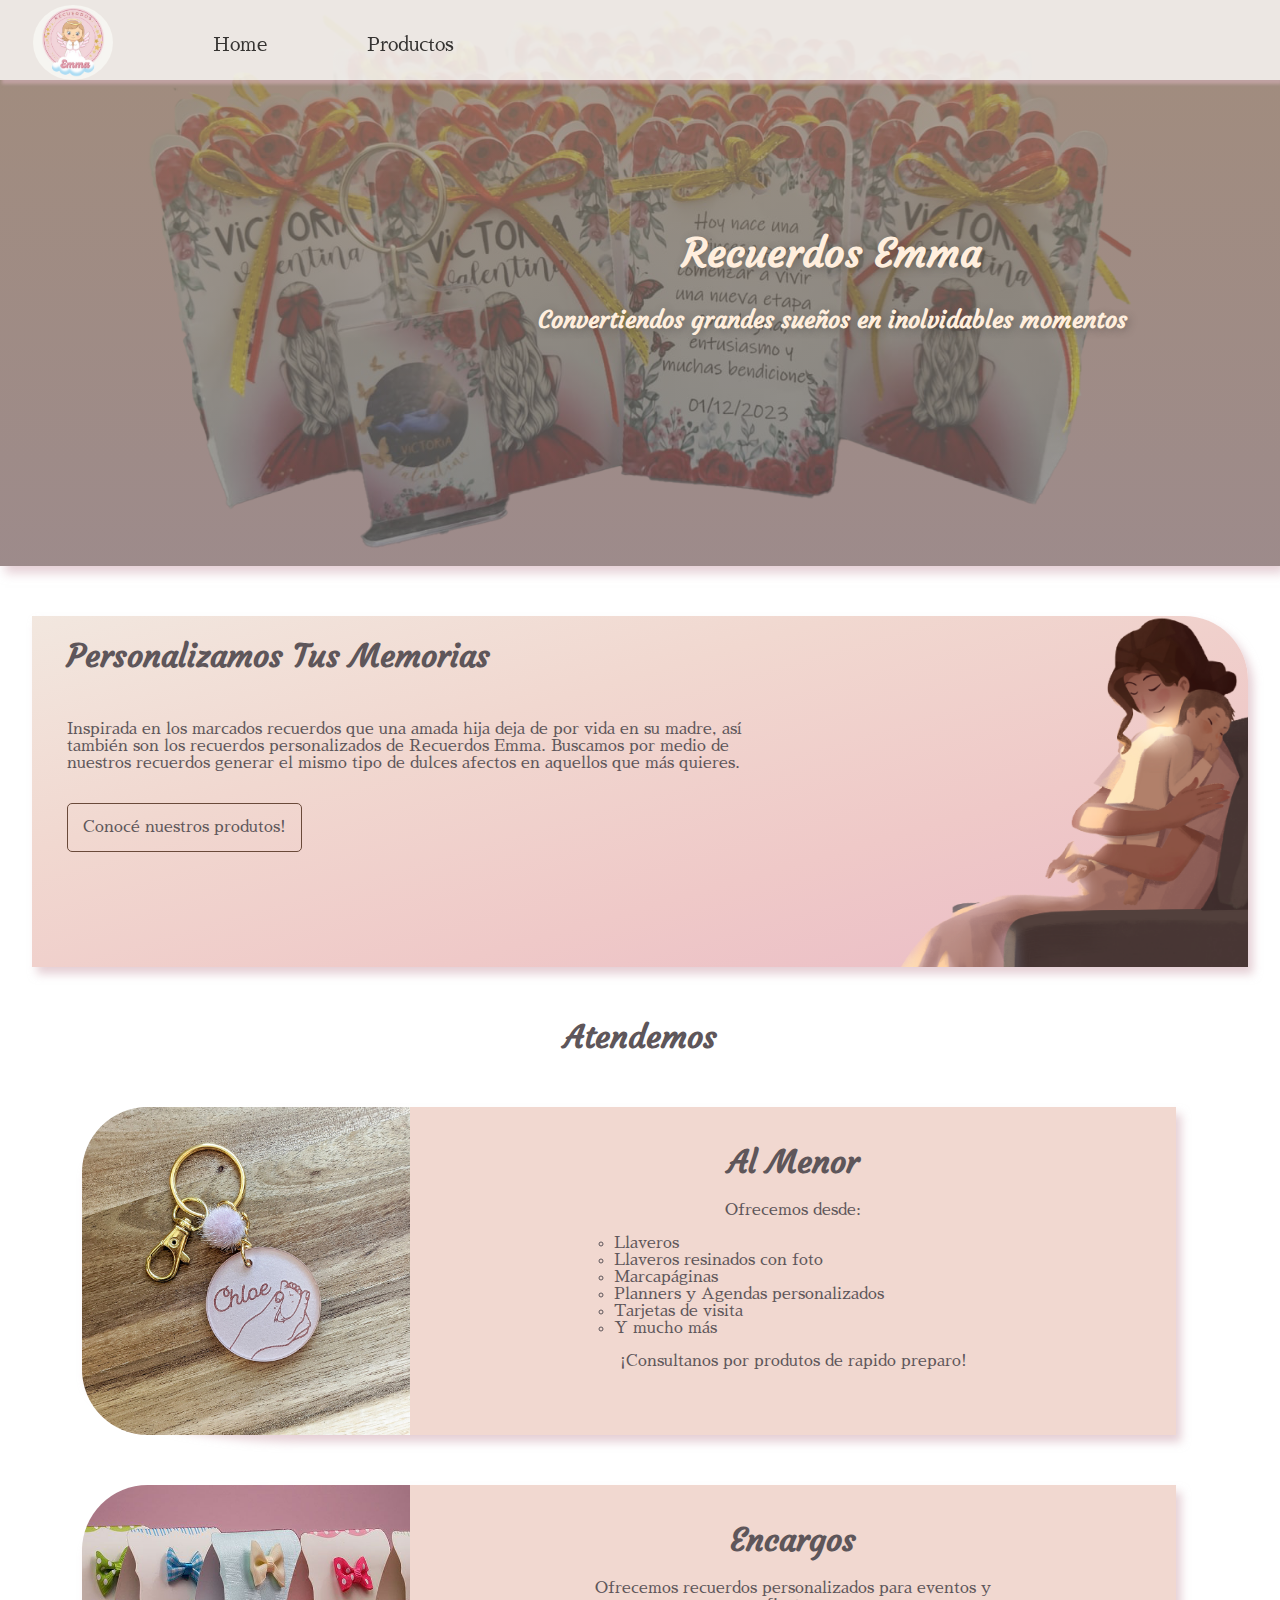
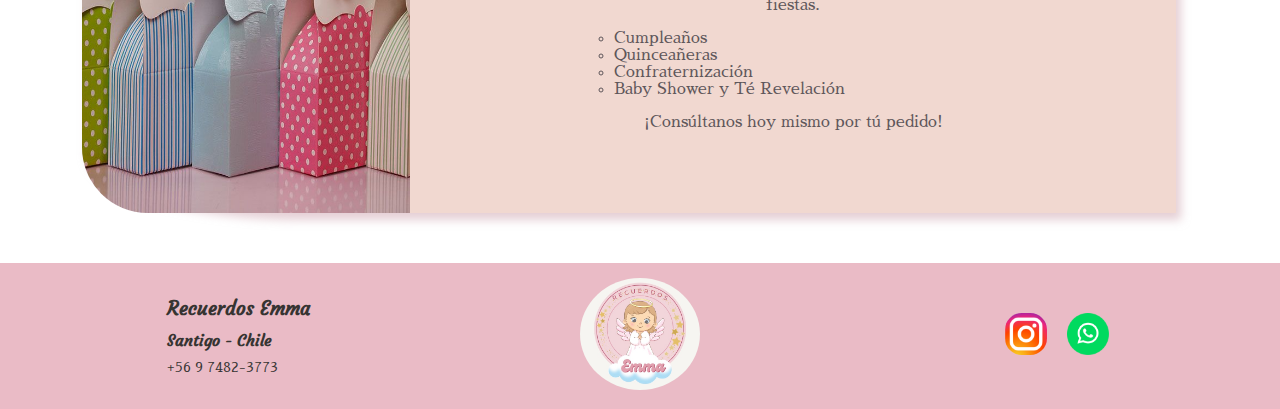
==== index.html @ dd3d9c30 "update style - responsiveness" ====
<!DOCTYPE html>
<html lang="es">
<head>
    <meta charset="UTF-8">
    <meta name="viewport" content="width=device-width, initial-scale=1.0">
    <link rel="stylesheet" href="styles/style.css">
    <link rel="icon" type="image/x-icon" href="/images/logo.jpg">
    <title>Recuerdos Emma | Eternizando momentos</title>
</head>
<body>
    <div class="container">
        <header>
            <a href="index.html">
                <img class="logo_header"src="images/logo.jpg" alt="Recuerdos Emma Logo">
            </a>
            <nav>
                <a href="index.html">Home</a>
                <a href="productos.html">Productos</a>
            </nav>
        </header>
        <div class="container_hero box_shadow">
            <div class="filter"></div>
            <img class="hero_img" src="images/cajitas.png" alt="hero image">
            <div class="hero_msg">
                <h1>Recuerdos Emma</h1>
                <h2>Convertiendos grandes sueños en inolvidables momentos</h2>
            </div>
        </div>
        
        <main>
            <section class="container_memorias box_shadow">

                <div>
                    <h2>Personalizamos Tus Memorias</h2>
                    <p>
                        Inspirada en los marcados recuerdos que una amada hija deja de por vida en su madre, 
                        así también son los recuerdos personalizados de Recuerdos Emma. Buscamos por medio de 
                        nuestros recuerdos generar el mismo tipo de dulces afectos en aquellos que más quieres.
                    </p>
                    <a href="/productos.html">Conocé nuestros produtos!</a>
                </div>
                <img src="images/mama.png" alt="madre y hijo">
            </section>
            <section>
                <h2>Atendemos</h2>
                    <div class="cardventa box_shadow">
                        <img src="images/llavero.jpg" alt="imagen ventas menor">
                        <div class="info">
                            <h2>Al Menor</h2>
                            <p>
                                Ofrecemos desde:
                            </p>
                            <ul>
                                <li>Llaveros</li>
                                <li>Llaveros resinados con foto</li>
                                <li>Marcapáginas</li>
                                <li>Planners y Agendas personalizados</li>
                                <li>Tarjetas de visita</li>
                                <li>Y mucho más</li>
                            </ul>
                            <p>
                                ¡Consultanos por produtos de rapido preparo!
                            </p>
                        </div>
                    </div>
                    <div class="cardventa box_shadow"> 
                        <img src="images/cajas.jpg" alt="imagen ventas mayor">
                        <div class="info">
                            <h2>Encargos</h2>
                            <p>
                                Ofrecemos recuerdos personalizados para eventos y fiestas.
                            </p>
                            <ul>
                                <li>Cumpleaños</li>
                                <li>Quinceañeras</li>
                                <li>Confraternización</li>
                                <li>Baby Shower y Té Revelación</li>
                            </ul>
                            <p>
                                ¡Consúltanos hoy mismo por tú pedido!
                            </p>
                        </div>
                    </div>
            </section>
            
        </main>

        <footer>
            <div class="about">
                <h3>Recuerdos Emma</h3>
                <h4>Santigo - Chile</h4>
                <p><a href="tel:+5697482-3773">+56 9 7482-3773</a></p>
            </div>
            <div class="logo">
                <img src="images/logo.jpg" alt="logo">
            </div>
            <div class="social_media">
                <a href="https://www.instagram.com/recuerdosemma" target="_blank"><img src="images/instagram.png" class="social_icon"></a>
                <a href="https://wa.me/+56974823773" target="_blank"><img src="images/whatsap.png" class="social_icon"></a>
            </div>  
        </footer>
    </div>
</body>
</html>
---- styles/style.css ----
@import url('https://fonts.googleapis.com/css2?family=Courgette&family=Sawarabi+Mincho&display=swap');
body{
    color: #5E565A;
    font-family: 'Sawarabi Mincho', serif;
    margin: 0;
}
h1,h2,h3,h4,h5{
    font-family: 'Courgette', cursive;
}
header{
    display: grid;
    column-gap: 20px;
    grid-template-columns: 120px 1fr 120px;
    height: 80px;
    /*background-color: rgba(255,239,243,0.9);*/
    /*background-color: rgba(255, 166, 158, 0.6);*/
    background-color: rgba(255, 254, 253, 0.8);
    box-shadow: rgba(212, 175, 185, 0.6) 2px 4px 3px;
    /*box-shadow: rgba(255, 166, 158, 0.6) 2px 4px 3px;*/
    position: sticky;
    top:0;
    padding:5px;
    z-index: 10;
    width: 100vw;
    box-sizing: border-box;
}
.logo_header{
    width: 80px;
    border-radius: 50%;
    margin-left: 15px;  
}
nav{
    display: flex;
    align-items: center;
    grid-column: 2;
}
nav a{
    color:#363432;
    padding: 15px;
    width: 120px;
    margin-left: 20px;
    text-decoration: none;
    font-size: 1.2rem;
}
nav a:hover{
    background-color: #FAC3A5;
}
.container{
    text-align: center;
    max-width: 1600px;
    margin: 0 auto;
}
.container_hero{
    display: grid;
    grid-template-columns: repeat(10, 1fr);
    margin-top: -90px;
}

.hero_img{
    grid-column:1/11;
    grid-row: 1/10;
    z-index: -1;
    width:100vw;
}
.filter{
    background: linear-gradient(rgba(145, 130, 110, 0.8), rgba(110, 110, 110, 0.6));

    grid-column: 1/11;
    grid-row: 1/10;
    max-width:100vw;
}

.hero_msg{
    grid-column: 5/10;
    grid-row: 4/7;
    align-self: center;
    color: #fed;
    text-shadow:rgba(54,52,50,0.4) 2px 2px 9px;
}

main{
    width:95%;
    margin: 20px auto;
}

h1{
    font-size:2.5rem;
}
.text_shadow{
    text-shadow: #FF537B 7px 3px 10px;
}
section h2{
    margin: 50px auto;
    font-size: 2rem;
}

.box_shadow{
    /*box-shadow: 5px 7px 10px rgba(54,52,50,0.4);*/
    box-shadow: 5px 7px 10px rgba(212, 175, 185, 0.6);
    
}

.container_personalizados{
    margin: 15px auto;
}
.cardventa{
    background-color: #f1d8d0;
    border-top-left-radius: 20%;
    border-bottom-left-radius: 20%;
    display: flex;
    width: 90%;
    margin: 50px;
}
.info{
    width:40%;
    margin: 15px auto;
}
.info h2{
    margin: 20px;
}
.cardventa img{
    width:30%;
    border-top-left-radius: 20%;
    border-bottom-left-radius: 20%;
}

.info p{
    font-size: 1em;
}

.info ul{
    list-style-type:circle;
}
.info > ul >li{
    text-align: left;
}
.container_memorias{
    background-image: linear-gradient(to right bottom, #f2e7df, #f1d8d0, #efc9c8, #eabbc6);
    border-top-right-radius: 4rem;
    width: 100%;
    display: flex;
    flex-direction: row;
    justify-content: space-between;
    margin:50px auto;
}
.container_memorias div{
    width:60%;
    text-align: center;
    margin-left: 20px;
}
.container_memorias h2{
    padding-left: 15px;
    text-align: left;
    margin-top:20px;
    margin-bottom: 30px;
}
.container_memorias p{
    text-align: left;
    text-align: left;
    padding: 15px;
}
.container_memorias img{
    width:350px;
    margin-right: 0;
}

.container_memorias a{
    border: 1px solid #6a4a3a;
    padding:15px;
    text-decoration: none;
    color:#5E565A;
    border-radius: 5px;
    float: left;
    margin-left: 15px;
}
.container_memorias a:hover{
    background-color: #6a4a3a;
    color:#ffefd5;
    border-radius: 5px;
}

footer{
    /*background-image: linear-gradient(to right bottom, #eabbc6, #efc9c8, #f1d8d0, #f2e7df, #f6f4f1);*/
    background-color: #eabbc6;
    display: grid;
    color: #5E565A;
    grid-template-columns: repeat(3,1fr);
    justify-items: center;
    align-items: center;
    padding: 15px;
    margin-top: 20px;

}
footer .logo{
    margin: auto auto;
}
footer .logo img{
    width: 120px;
    border-radius: 50%;
} 
footer .about{
    text-align: left;
    margin-left: 30px;
}
footer .about h3{
    color: #363432;
    margin:10px;
}
footer .about h4{
    color: #363432;
    text-shadow: #5E565A;
    margin: 10px;
}
footer .about p{
    font-size: 0.8rem;
    margin: 10px;
}
footer .about a{
    text-decoration: none;
    color: #363432;
    font-size: 0.9rem;
}
footer .about a:hover{
    text-decoration: underline;
}
footer .social_media{
    display: flex;
    flex-direction: row;
    justify-content: center;
}
.social_icon{
    margin:10px;
    width: 42px;
    border-radius: 40%;
}

/*-------------------------------------------------------------*/
/*-----------------Produtos------------------------------------*/
.container_productos{
    display: grid;
    grid-template-columns: 1fr 1fr;
    justify-items: center;
    align-items: center;
    margin: 50px auto;
    width:95%;
    row-gap: 15px;
}
.producto{
    border: 1px solid #6a4a3a;
    border-radius: 5px;
    max-width: 500px;
    height: 200px;
    padding:10px;
    display: flex;
    flex-direction: row;
}
.producto img{
    width:30%;
    max-width: 140px;
    animation-duration: 0.5s;
}
.producto img:hover{
    transform: scaleX(1.2);
}
.producto div h3{
    text-align: center;
}
.producto div{
    display: flex;
    flex-direction: column;
    justify-items: center;
    align-items: center;
    max-width: 400px;
}
.producto div strong{
    font-size: 0.9rem;
    background-color: #FAC3A5;
    padding: 4px;
    border-radius: 15px;   
}

@media screen and (max-width:900px) {
    header{
        display: grid;
        grid-template-columns: 120px 1fr;
        column-gap: 0;
        height:100px;
        width:100%;
        justify-content: space-between;
    }
    .container_hero{
        margin-top: 0;
    }
    header a{
        align-self: center;
        justify-self: center;
    }
    .hero_img{
        width: 100%;
        height: 100%;   
    }
    .logo_header{
        margin-left: 5px;
        align-self: center;
        justify-self: center;
    }
    nav{
        display:flex;
        flex-direction: column;
    }
    nav a{
        padding: 10px;
        width:90%;
    }
    .container_memorias{
        display: grid;
    }
    .container_memorias div{
        grid-column: 2/9;
        grid-row: 1/7;
        z-index:1;
        width: 80%;
        padding-left: 0;
    }
    .container_memorias p{
        color: #111;
        padding-left: 0;
    }
    .container_memorias h2{
        padding-left: 0;
    }
    .container_memorias img{
        grid-column: 4/10;
        grid-row: 4/11;
        z-index: 0;
    }
    .container_memorias a{
        background-color: #6a4a3a;
        color:#ffefd5;
        border-radius: 5px;
        margin-left: 0;
    }
    .filter_recuerdos{
        background: linear-gradient(rgba(255, 254, 253, 0.2), rgba(255, 254, 253, 0.2));

        grid-column: 1/11;
        grid-row: 1/11;
        max-width:100vw;
        
    }
    .cardventa{
        flex-direction: column;
        border-top-left-radius: 10%;
        border-top-right-radius: 10%;
        border-bottom-left-radius: 0;
        margin:50px auto;
        width: 100%;
    }
    .cardventa img{
        width:100%;
        border-top-left-radius: 10%;
        border-top-right-radius: 10%;
        border-bottom-left-radius: 0;
    }

    .info{
        width:90%;
    }

    .container_productos{
        display: flex;
        flex-direction: column;
    }
    .producto{
        flex-direction: column;
        height: 400px;
    }
    .producto h3{
        margin:10px;
    }
    .producto p {
        margin: 10px;
    }
    .producto img{
        align-self: center;
        margin: 15px;
        
        height: 200px;
    }
    .producto strong{
        font-size: 0.9rem;
    }

    footer{
        grid-template-rows: repeat(3,1fr);
        justify-items: center;
    }
    footer .about{
        text-align: center;
        grid-row: 2/3;
        grid-column: 1/4;
        margin-left: 0;
        width: 100%;
    }
    footer .logo{
        width: 100%;
        grid-row: 1/2;
        grid-column: 1/4;
        margin-top: 20px;
    }
    footer .social_media{
        width:100%;
        grid-row: 3/4;
        grid-column: 1/4;
    }
}
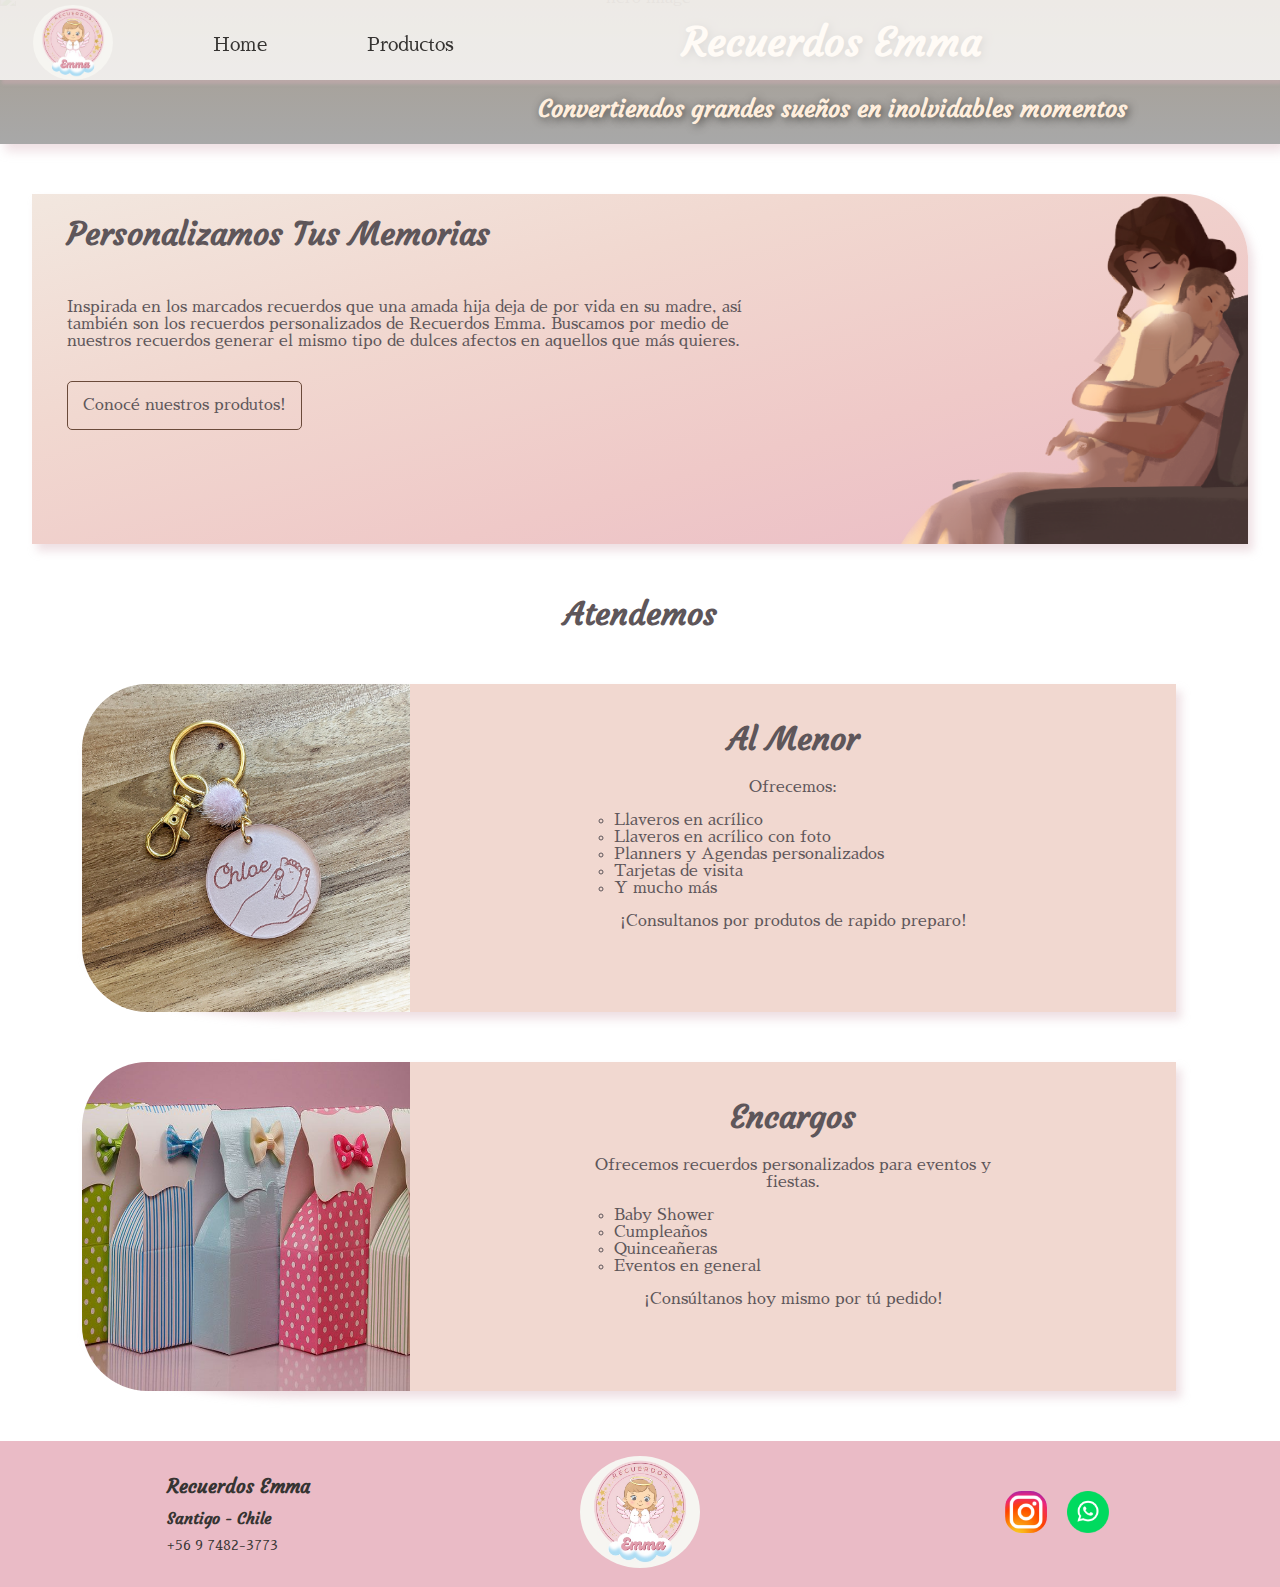
==== commit 6baa1918: "layout adjustments" ====
--- a/index.html
+++ b/index.html
@@ -20,7 +20,7 @@
         </header>
         <div class="container_hero box_shadow">
             <div class="filter"></div>
-            <img class="hero_img" src="images/cajitas.png" alt="hero image">
+            <img class="hero_img" src="images/produccion.jpg" alt="hero image">
             <div class="hero_msg">
                 <h1>Recuerdos Emma</h1>
                 <h2>Convertiendos grandes sueños en inolvidables momentos</h2>
@@ -37,7 +37,7 @@
                         así también son los recuerdos personalizados de Recuerdos Emma. Buscamos por medio de 
                         nuestros recuerdos generar el mismo tipo de dulces afectos en aquellos que más quieres.
                     </p>
-                    <a href="/productos.html">Conocé nuestros produtos!</a>
+                    <a href="productos.html">Conocé nuestros produtos!</a>
                 </div>
                 <img src="images/mama.png" alt="madre y hijo">
             </section>
@@ -48,12 +48,11 @@
                         <div class="info">
                             <h2>Al Menor</h2>
                             <p>
-                                Ofrecemos desde:
+                                Ofrecemos:
                             </p>
                             <ul>
-                                <li>Llaveros</li>
-                                <li>Llaveros resinados con foto</li>
-                                <li>Marcapáginas</li>
+                                <li>Llaveros en acrílico</li>
+                                <li>Llaveros en acrílico con foto</li>
                                 <li>Planners y Agendas personalizados</li>
                                 <li>Tarjetas de visita</li>
                                 <li>Y mucho más</li>
@@ -71,10 +70,10 @@
                                 Ofrecemos recuerdos personalizados para eventos y fiestas.
                             </p>
                             <ul>
+                                <li>Baby Shower</li>
                                 <li>Cumpleaños</li>
                                 <li>Quinceañeras</li>
-                                <li>Confraternización</li>
-                                <li>Baby Shower y Té Revelación</li>
+                                <li>Eventos en general</li>
                             </ul>
                             <p>
                                 ¡Consúltanos hoy mismo por tú pedido!
--- a/styles/style.css
+++ b/styles/style.css
@@ -12,11 +12,8 @@
     column-gap: 20px;
     grid-template-columns: 120px 1fr 120px;
     height: 80px;
-    /*background-color: rgba(255,239,243,0.9);*/
-    /*background-color: rgba(255, 166, 158, 0.6);*/
     background-color: rgba(255, 254, 253, 0.8);
-    box-shadow: rgba(212, 175, 185, 0.6) 2px 4px 3px;
-    /*box-shadow: rgba(255, 166, 158, 0.6) 2px 4px 3px;*/
+    box-shadow: rgba(212, 175, 185, 0.4) 2px 4px 3px;
     position: sticky;
     top:0;
     padding:5px;
@@ -44,6 +41,7 @@
 }
 nav a:hover{
     background-color: #FAC3A5;
+    border-radius: 5px;
 }
 .container{
     text-align: center;
@@ -75,7 +73,7 @@
     grid-row: 4/7;
     align-self: center;
     color: #fed;
-    text-shadow:rgba(54,52,50,0.4) 2px 2px 9px;
+    text-shadow:rgba(54,52,50,0.8) 2px 2px 9px;
 }
 
 main{
@@ -95,8 +93,8 @@
 }
 
 .box_shadow{
-    /*box-shadow: 5px 7px 10px rgba(54,52,50,0.4);*/
-    box-shadow: 5px 7px 10px rgba(212, 175, 185, 0.6);
+    box-shadow: 5px 7px 10px rgba(212, 175, 185, 0.4);
+    
     
 }
 
@@ -248,35 +246,41 @@
 .producto{
     border: 1px solid #6a4a3a;
     border-radius: 5px;
-    max-width: 500px;
-    height: 200px;
+    max-width: 370px;
+    height: 450px;
     padding:10px;
-    display: flex;
-    flex-direction: row;
 }
 .producto img{
-    width:30%;
-    max-width: 140px;
-    animation-duration: 0.5s;
-}
-.producto img:hover{
-    transform: scaleX(1.2);
+    width:50%;
+    height: 50%;
+    max-width: 160px;
 }
 .producto div h3{
     text-align: center;
 }
-.producto div{
-    display: flex;
-    flex-direction: column;
-    justify-items: center;
-    align-items: center;
-    max-width: 400px;
-}
-.producto div strong{
+.producto div h4{
+    margin: 5px;
+}
+.producto div p{
+    margin: 5px;
+}
+.producto strong{
     font-size: 0.9rem;
     background-color: #FAC3A5;
-    padding: 4px;
-    border-radius: 15px;   
+    padding: 5px;
+    border-radius: 7px;
+}
+.producto h3{
+    margin:10px;
+}
+.producto p {
+    margin: 10px;
+}
+.producto img{
+    align-self: center;
+    margin: 15px;
+    
+    height: 200px;
 }
 
 @media screen and (max-width:900px) {
@@ -372,8 +376,7 @@
         flex-direction: column;
     }
     .producto{
-        flex-direction: column;
-        height: 400px;
+        height: 420px;
     }
     .producto h3{
         margin:10px;
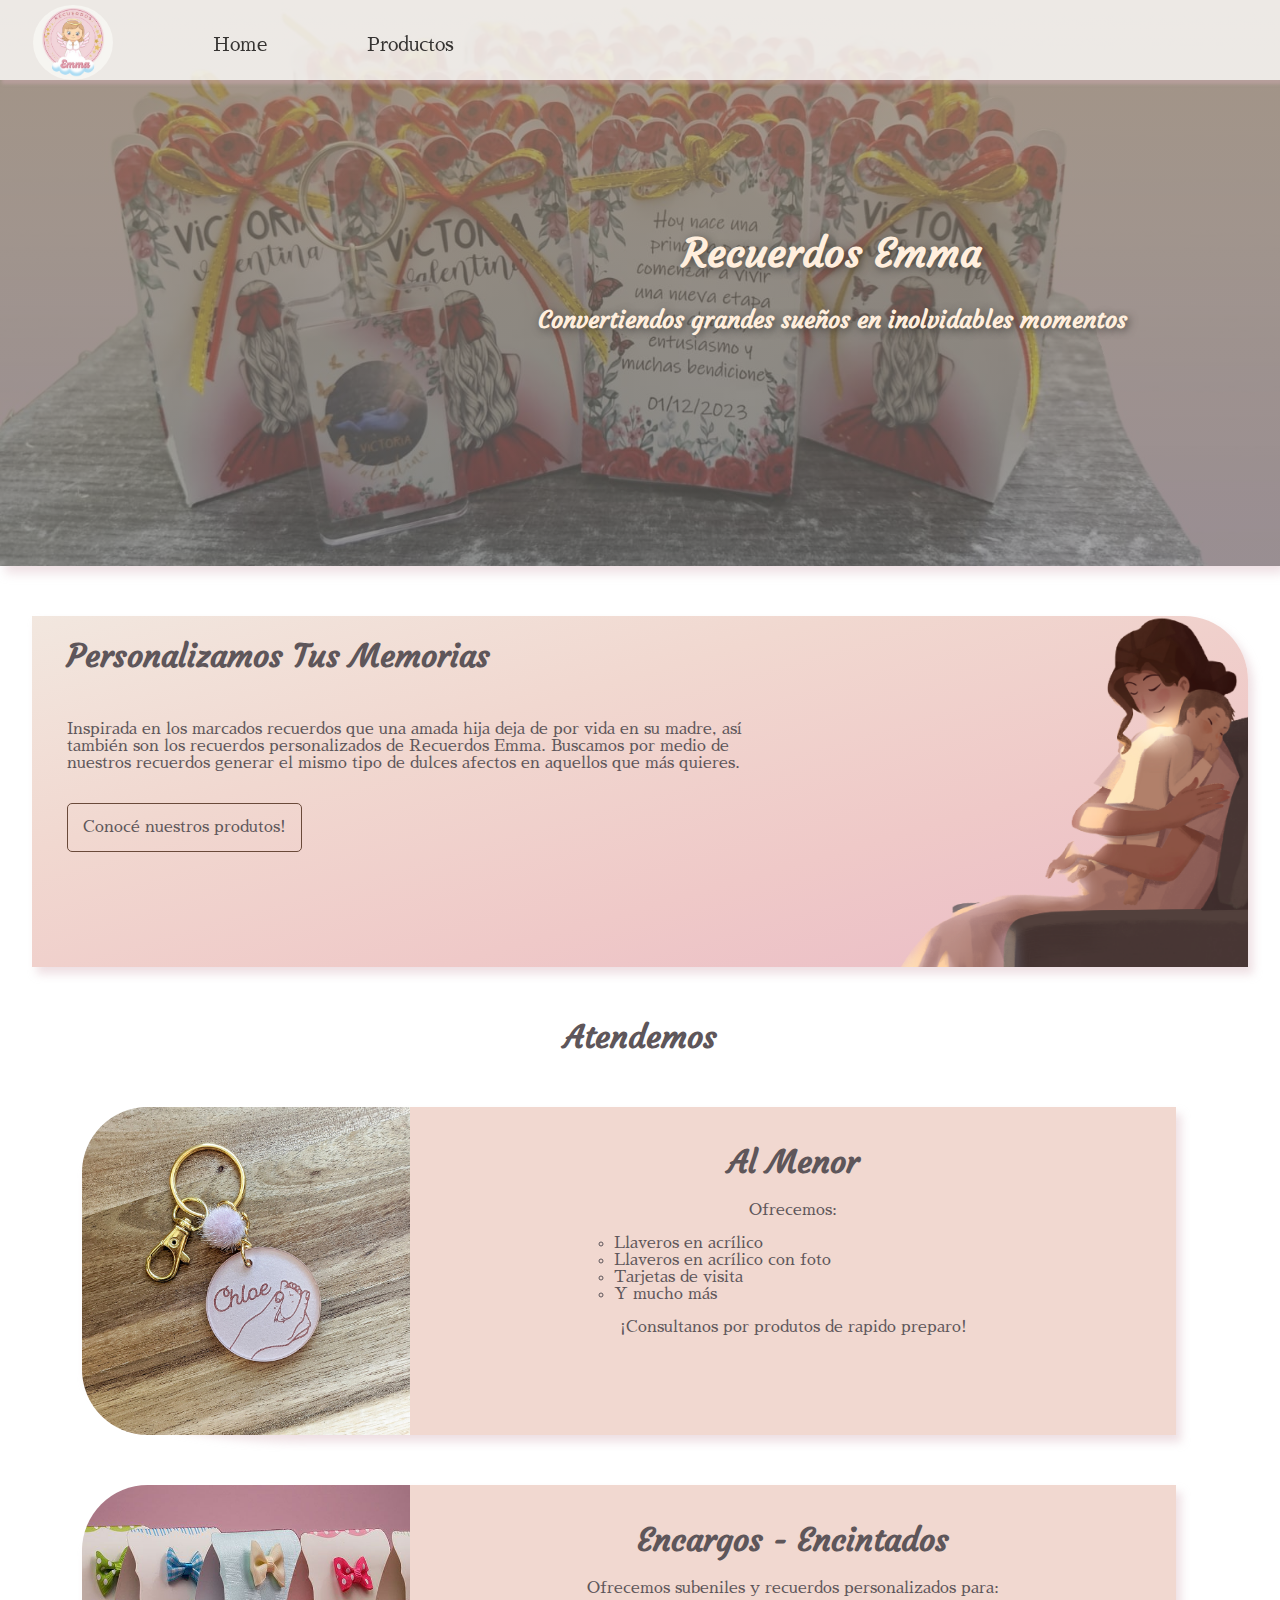
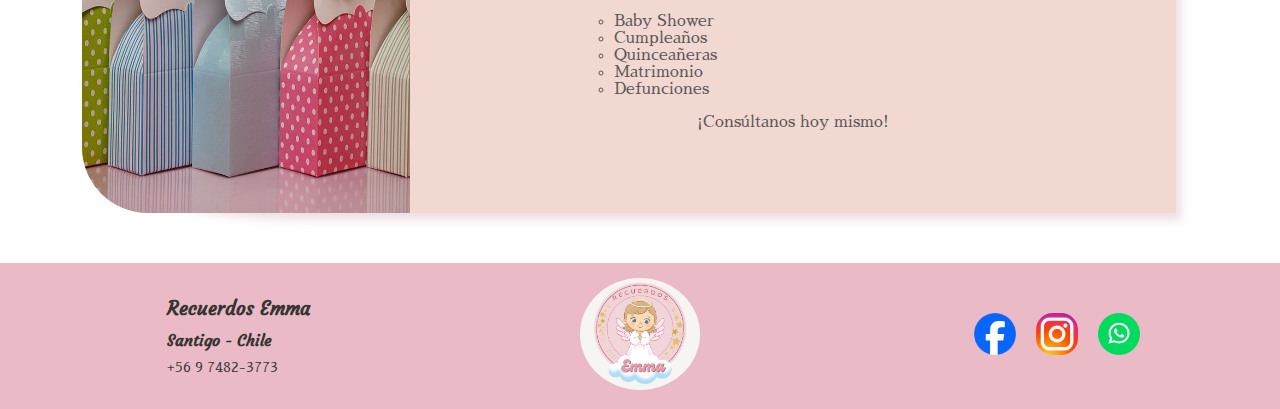
==== commit 8de8fcdf: "new product images. updating productos style" ====
--- a/index.html
+++ b/index.html
@@ -20,7 +20,7 @@
         </header>
         <div class="container_hero box_shadow">
             <div class="filter"></div>
-            <img class="hero_img" src="images/produccion.jpg" alt="hero image">
+            <img class="hero_img" src="images/produccion.JPG" alt="hero image">
             <div class="hero_msg">
                 <h1>Recuerdos Emma</h1>
                 <h2>Convertiendos grandes sueños en inolvidables momentos</h2>
@@ -53,7 +53,6 @@
                             <ul>
                                 <li>Llaveros en acrílico</li>
                                 <li>Llaveros en acrílico con foto</li>
-                                <li>Planners y Agendas personalizados</li>
                                 <li>Tarjetas de visita</li>
                                 <li>Y mucho más</li>
                             </ul>
@@ -65,18 +64,19 @@
                     <div class="cardventa box_shadow"> 
                         <img src="images/cajas.jpg" alt="imagen ventas mayor">
                         <div class="info">
-                            <h2>Encargos</h2>
+                            <h2>Encargos - Encintados</h2>
                             <p>
-                                Ofrecemos recuerdos personalizados para eventos y fiestas.
+                                Ofrecemos subeniles y recuerdos personalizados para:
                             </p>
                             <ul>
                                 <li>Baby Shower</li>
                                 <li>Cumpleaños</li>
                                 <li>Quinceañeras</li>
-                                <li>Eventos en general</li>
+                                <li>Matrimonio</li>
+                                <li>Defunciones</li>
                             </ul>
                             <p>
-                                ¡Consúltanos hoy mismo por tú pedido!
+                                ¡Consúltanos hoy mismo!
                             </p>
                         </div>
                     </div>
@@ -94,7 +94,8 @@
                 <img src="images/logo.jpg" alt="logo">
             </div>
             <div class="social_media">
-                <a href="https://www.instagram.com/recuerdosemma" target="_blank"><img src="images/instagram.png" class="social_icon"></a>
+                <a href="https://www.facebook.com/profile.php?id=61550283752446" target="_blank"><img src="images/facebook.webp" class="social_icon"></a>
+                <a href="https://www.instagram.com/emmagutierrez219" target="_blank"><img src="images/instagram.png" class="social_icon"></a>
                 <a href="https://wa.me/+56974823773" target="_blank"><img src="images/whatsap.png" class="social_icon"></a>
             </div>  
         </footer>
--- a/styles/style.css
+++ b/styles/style.css
@@ -18,7 +18,7 @@
     top:0;
     padding:5px;
     z-index: 10;
-    width: 100vw;
+    width: 100%;
     box-sizing: border-box;
 }
 .logo_header{
@@ -58,7 +58,7 @@
     grid-column:1/11;
     grid-row: 1/10;
     z-index: -1;
-    width:100vw;
+    width:100%;
 }
 .filter{
     background: linear-gradient(rgba(145, 130, 110, 0.8), rgba(110, 110, 110, 0.6));
@@ -234,7 +234,7 @@
 
 /*-------------------------------------------------------------*/
 /*-----------------Produtos------------------------------------*/
-.container_productos{
+/*.container_productos{
     display: grid;
     grid-template-columns: 1fr 1fr;
     justify-items: center;
@@ -242,26 +242,56 @@
     margin: 50px auto;
     width:95%;
     row-gap: 15px;
-}
-.producto{
+}*/
+.container_productos{
+    width:95%;
+    margin: 50px auto;
+}
+.container_productos section h2{
+    text-align: left;
+}
+/*.producto{
     border: 1px solid #6a4a3a;
     border-radius: 5px;
     max-width: 370px;
     height: 450px;
     padding:10px;
-}
-.producto img{
+}*/
+.producto{
+    border: 1px solid #6a4a3a;
+    border-radius: 5px;
+    width: 100%;
+    /*height: 450px;*/
+    padding:10px;
+    margin: 30px auto;
+    display: grid;
+    grid-template-columns: 40% 1fr;
+}
+/*.producto img{
     width:50%;
     height: 50%;
     max-width: 160px;
+}*/
+.producto img{
+    width:60%;
 }
 .producto div h3{
     text-align: center;
+    font-size: 1.5rem;
+    padding-top: 30px;
+}
+.producto div ul{
+    list-style-type: none;
+}
+.producto div li{
+    text-align: left;
 }
 .producto div h4{
     margin: 5px;
 }
 .producto div p{
+    padding-top: 30px;
+    text-align: left;
     margin: 5px;
 }
 .producto strong{
@@ -276,12 +306,12 @@
 .producto p {
     margin: 10px;
 }
-.producto img{
+/*.producto img{
     align-self: center;
     margin: 15px;
     
     height: 200px;
-}
+}*/
 
 @media screen and (max-width:900px) {
     header{
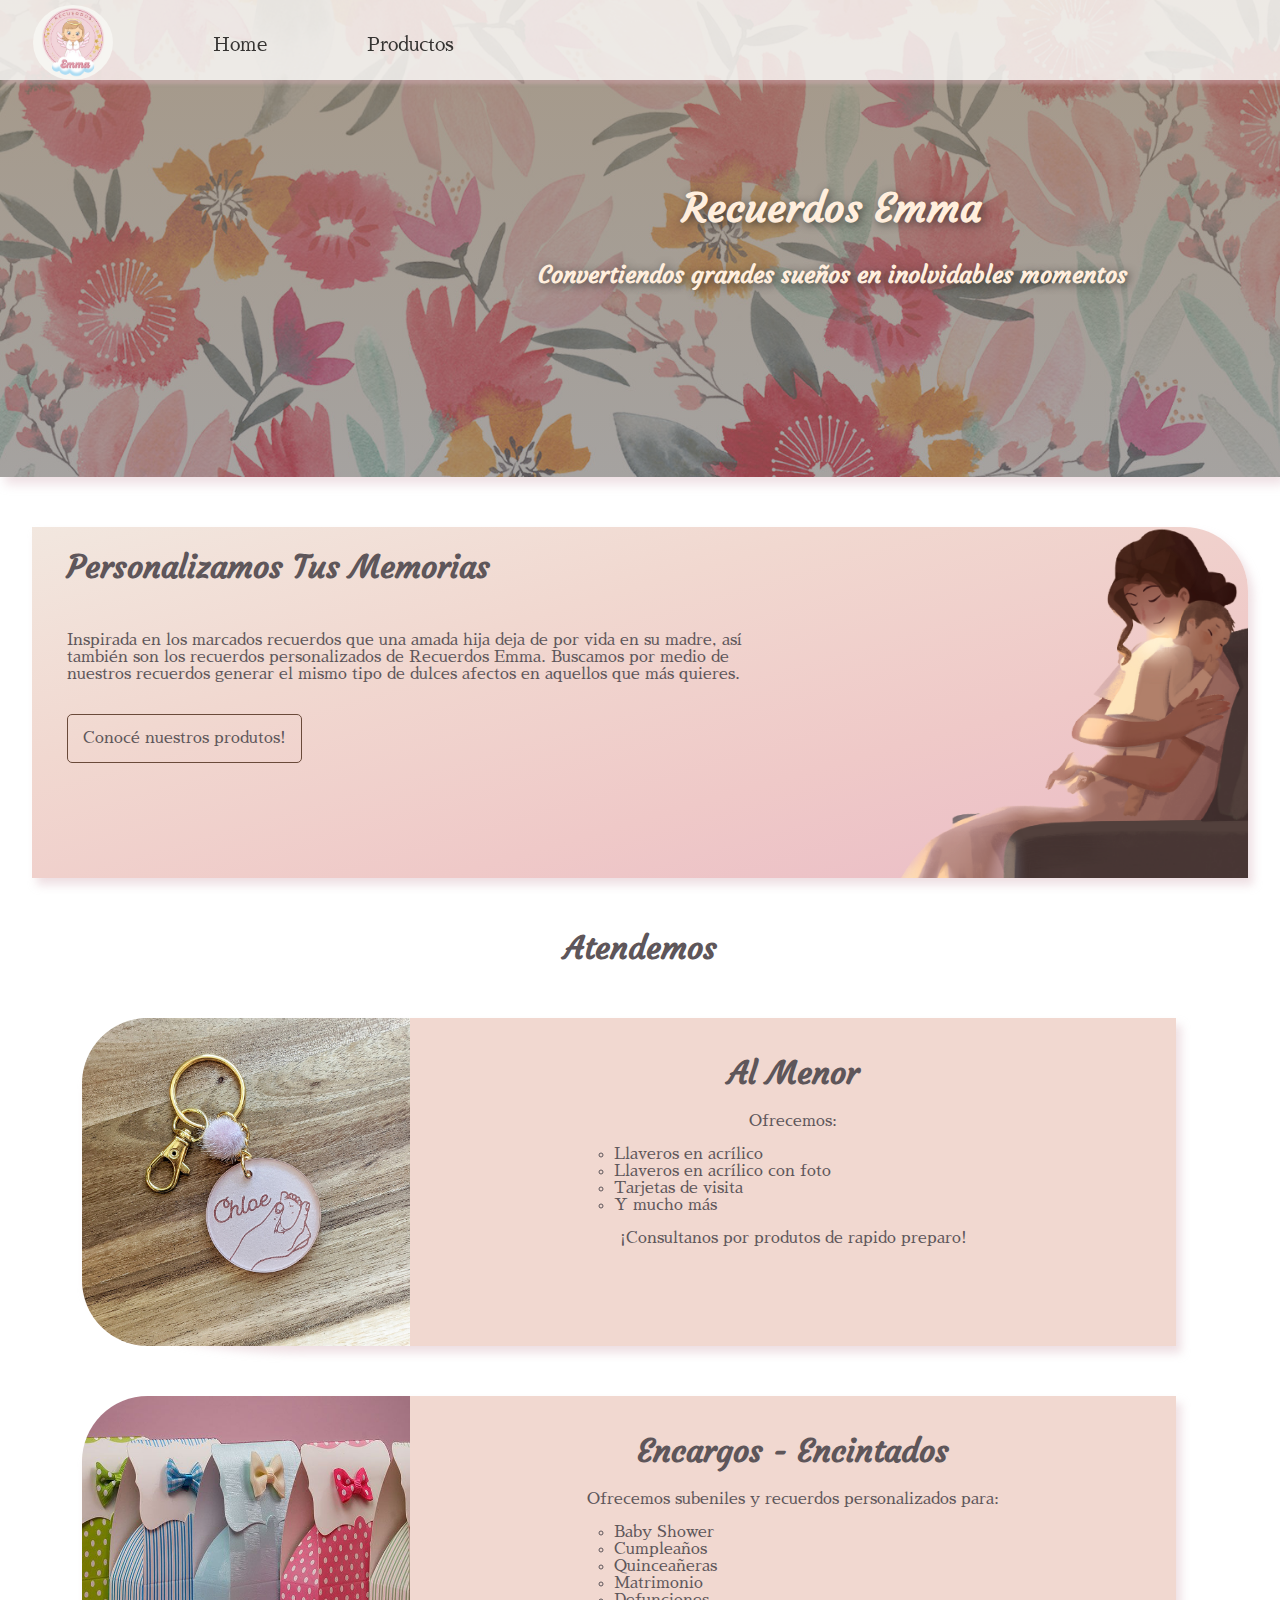
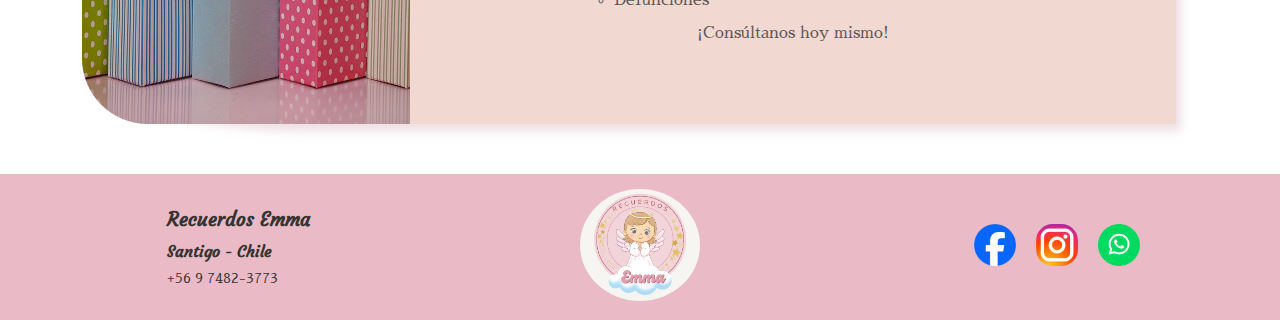
==== commit 5c91c279: "fixing html productos" ====
--- a/index.html
+++ b/index.html
@@ -20,7 +20,7 @@
         </header>
         <div class="container_hero box_shadow">
             <div class="filter"></div>
-            <img class="hero_img" src="images/produccion.JPG" alt="hero image">
+            <img class="hero_img" src="images/hero.jpeg" alt="hero image">
             <div class="hero_msg">
                 <h1>Recuerdos Emma</h1>
                 <h2>Convertiendos grandes sueños en inolvidables momentos</h2>
--- a/styles/style.css
+++ b/styles/style.css
@@ -234,15 +234,7 @@
 
 /*-------------------------------------------------------------*/
 /*-----------------Produtos------------------------------------*/
-/*.container_productos{
-    display: grid;
-    grid-template-columns: 1fr 1fr;
-    justify-items: center;
-    align-items: center;
-    margin: 50px auto;
-    width:95%;
-    row-gap: 15px;
-}*/
+
 .container_productos{
     width:95%;
     margin: 50px auto;
@@ -250,13 +242,7 @@
 .container_productos section h2{
     text-align: left;
 }
-/*.producto{
-    border: 1px solid #6a4a3a;
-    border-radius: 5px;
-    max-width: 370px;
-    height: 450px;
-    padding:10px;
-}*/
+
 .producto{
     border: 1px solid #6a4a3a;
     border-radius: 5px;
@@ -265,15 +251,16 @@
     padding:10px;
     margin: 30px auto;
     display: grid;
-    grid-template-columns: 40% 1fr;
-}
-/*.producto img{
-    width:50%;
-    height: 50%;
-    max-width: 160px;
-}*/
+    grid-template-columns: 25% 1fr;
+    min-height: 450px;
+}
+
+.slide{
+    width:90%;
+    display: none;
+}
 .producto img{
-    width:60%;
+    width:100%;
 }
 .producto div h3{
     text-align: center;
@@ -306,12 +293,6 @@
 .producto p {
     margin: 10px;
 }
-/*.producto img{
-    align-self: center;
-    margin: 15px;
-    
-    height: 200px;
-}*/
 
 @media screen and (max-width:900px) {
     header{
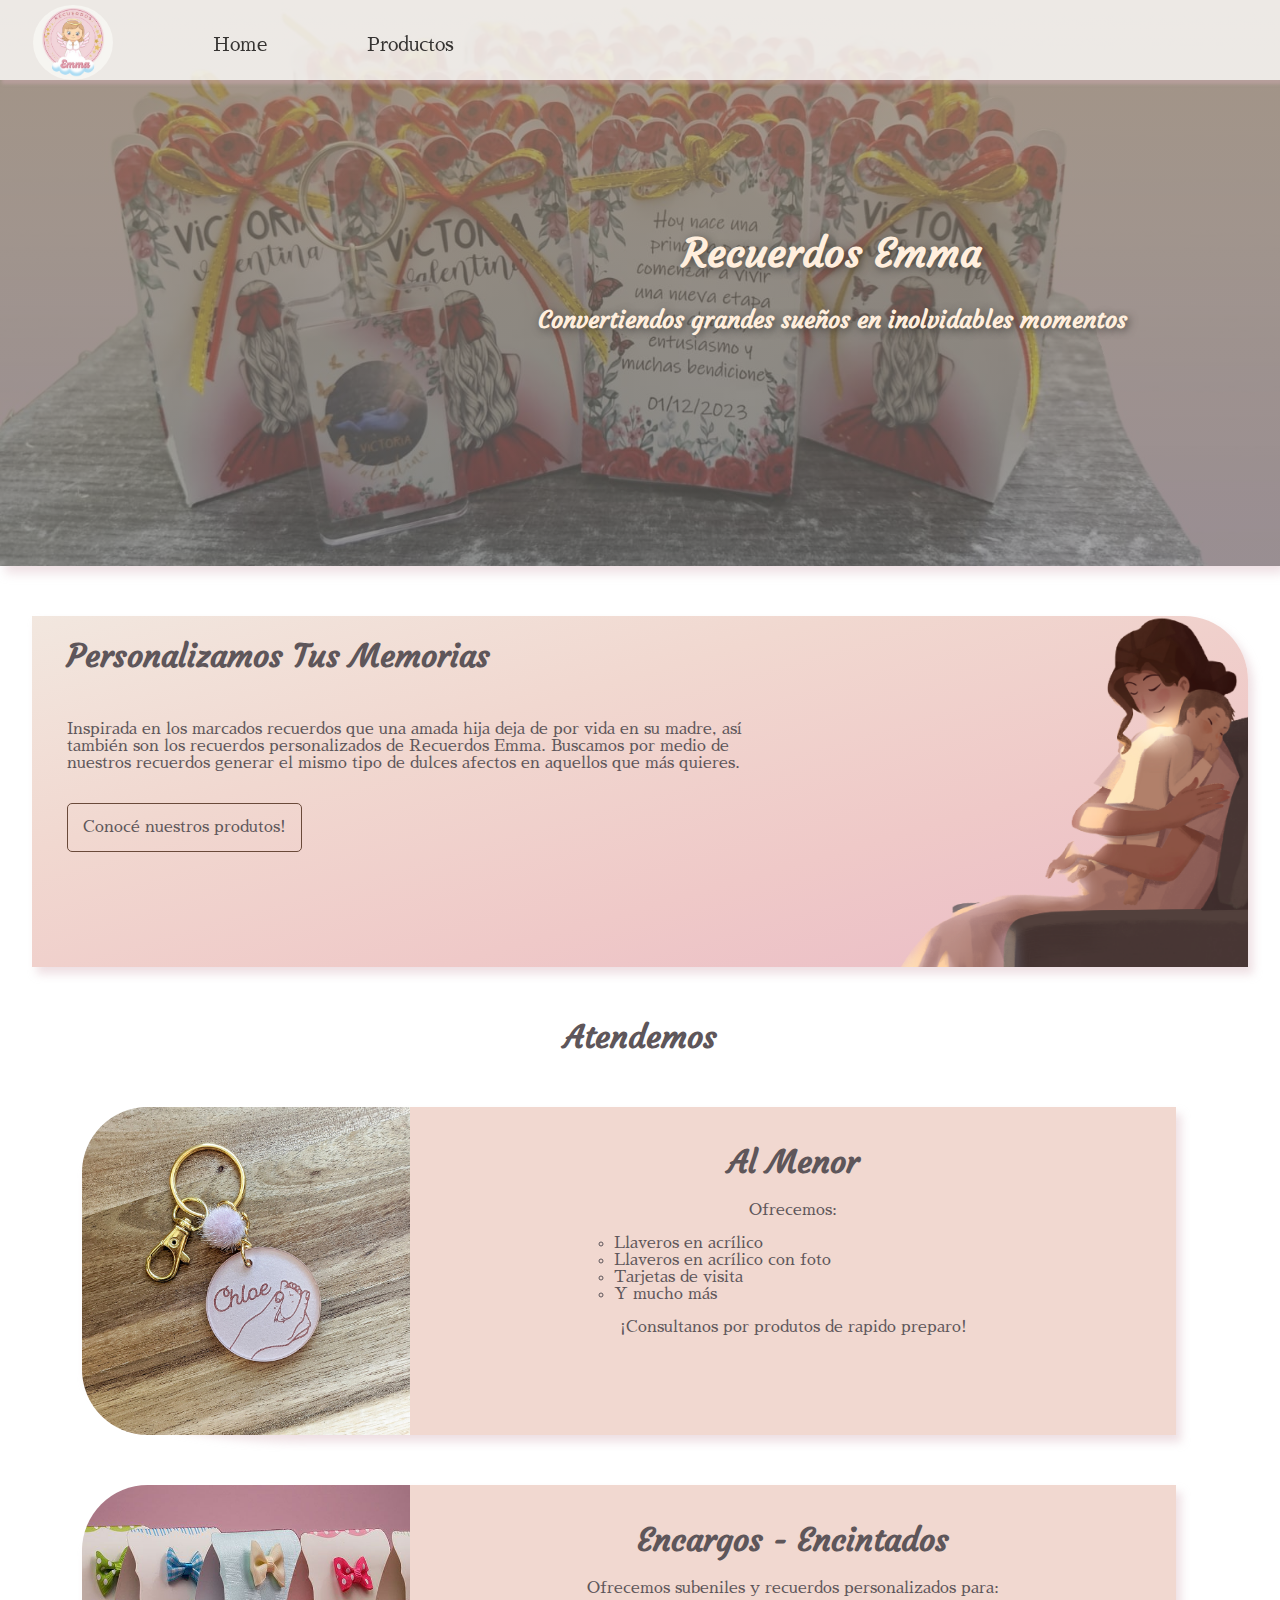
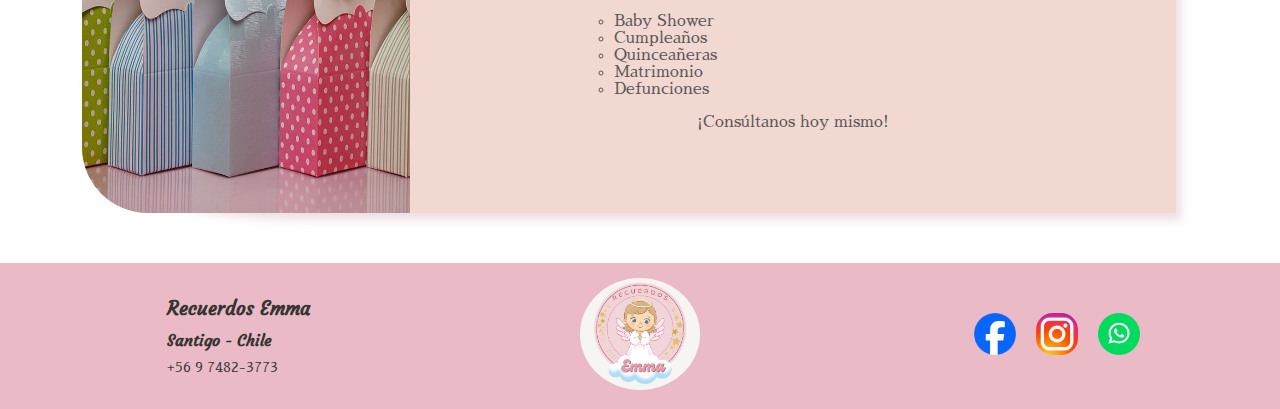
==== commit c9c95d62: "revert hero image" ====
--- a/index.html
+++ b/index.html
@@ -20,7 +20,7 @@
         </header>
         <div class="container_hero box_shadow">
             <div class="filter"></div>
-            <img class="hero_img" src="images/hero.jpeg" alt="hero image">
+            <img class="hero_img" src="images/produccion.JPG" alt="hero image">
             <div class="hero_msg">
                 <h1>Recuerdos Emma</h1>
                 <h2>Convertiendos grandes sueños en inolvidables momentos</h2>
